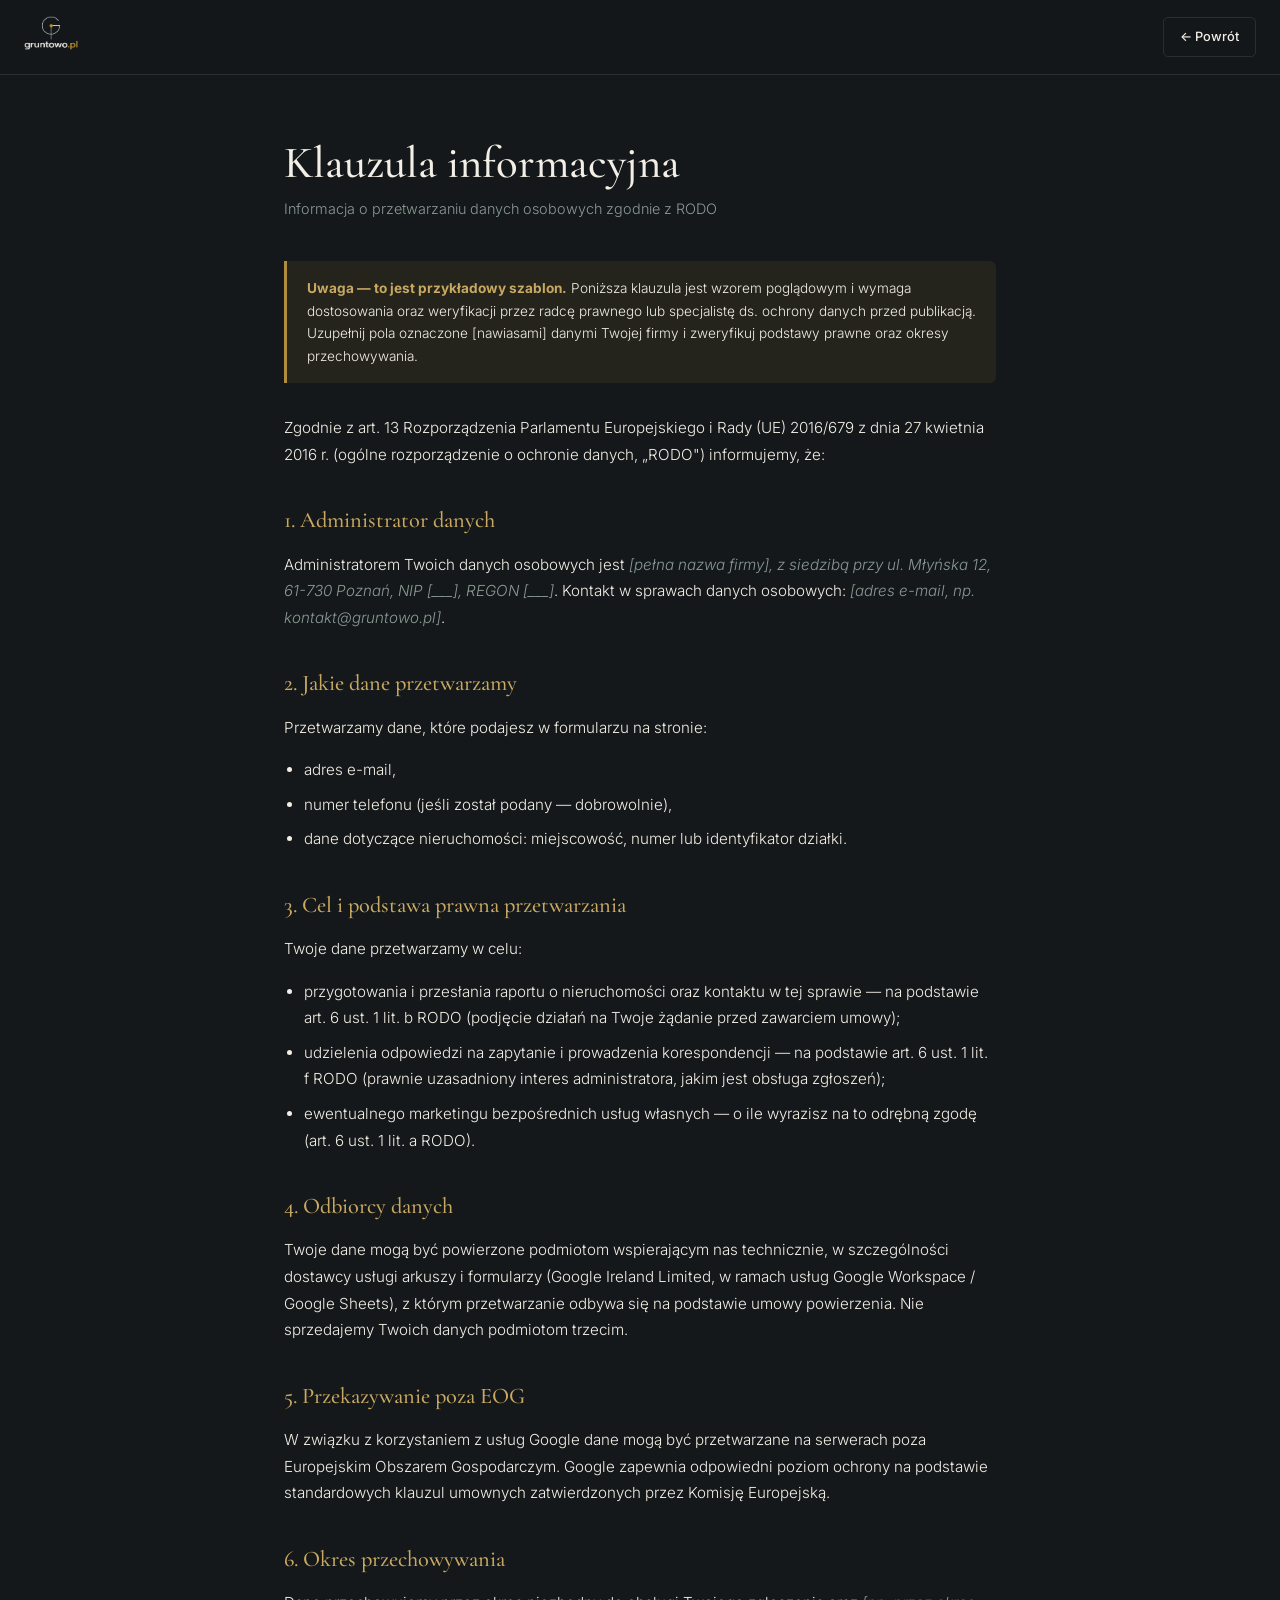
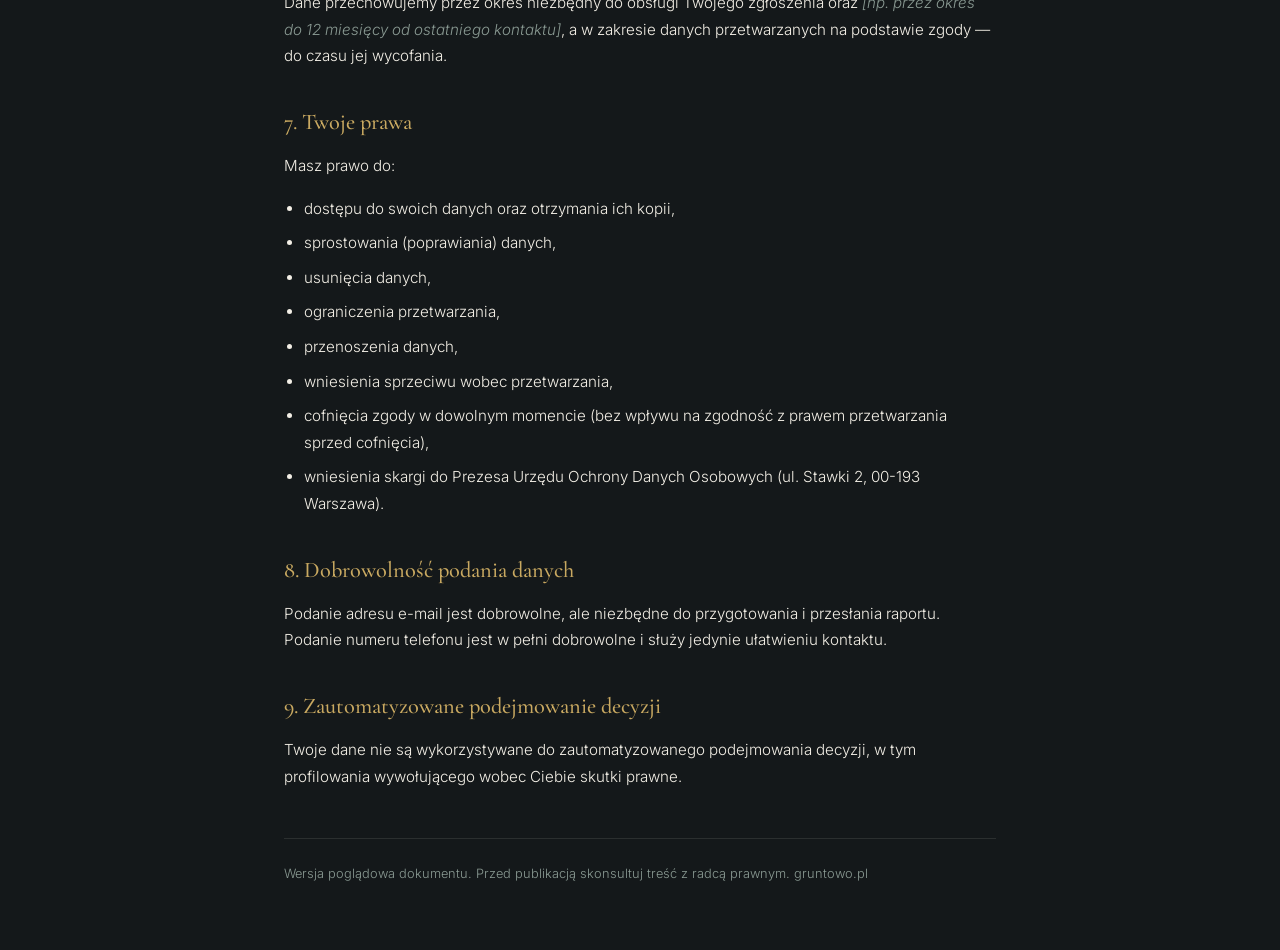
==== klauzula.html @ 3413f7b8 "Add files via upload" ====
<!DOCTYPE html>
<html lang="pl">
<head>
<meta charset="utf-8" />
<meta name="viewport" content="width=device-width, initial-scale=1.0" />
<title>Klauzula informacyjna — gruntowo.pl</title>
<link rel="preconnect" href="https://fonts.googleapis.com" />
<link rel="preconnect" href="https://fonts.gstatic.com" crossorigin />
<link href="https://fonts.googleapis.com/css2?family=Cormorant+Garamond:wght@400;500&family=Inter:wght@300;400;500&display=swap" rel="stylesheet" />
<style>
:root{--bg:#14181a;--panel:#1b2023;--cream:#f3efe6;--gold:#b08d3e;--goldl:#c9a961;--sage:#8a9a93;--line:rgba(243,239,230,.10);--ff-d:'Cormorant Garamond',Georgia,serif;--ff-b:'Inter',system-ui,sans-serif;}
*{margin:0;padding:0;box-sizing:border-box;}
body{background:var(--bg);color:var(--cream);font-family:var(--ff-b);font-weight:300;line-height:1.75;-webkit-font-smoothing:antialiased;}
a{color:var(--gold);text-decoration:underline;text-underline-offset:2px;}
.wrap{max-width:760px;margin:0 auto;padding:2rem 1.5rem 4rem;}
.top{display:flex;align-items:center;justify-content:space-between;padding:1rem 1.5rem;border-bottom:1px solid var(--line);position:sticky;top:0;background:rgba(20,24,26,.9);backdrop-filter:blur(12px);}
.top img{height:34px;}
.back{font-size:.8rem;font-weight:500;color:var(--cream);text-decoration:none;border:1px solid var(--line);padding:.5rem 1rem;border-radius:5px;transition:.2s;}
.back:hover{border-color:var(--gold);color:var(--gold);}
h1{font-family:var(--ff-d);font-size:clamp(2rem,4vw,2.8rem);font-weight:500;margin:2rem 0 .5rem;line-height:1.1;}
.sub{color:var(--sage);font-size:.9rem;margin-bottom:2.5rem;}
h2{font-family:var(--ff-d);font-size:1.4rem;font-weight:500;color:var(--goldl);margin:2rem 0 .75rem;}
p{margin-bottom:1rem;font-size:.95rem;color:var(--cream);}
ul{margin:0 0 1rem 1.25rem;}
li{margin-bottom:.5rem;font-size:.95rem;}
.disclaimer{background:rgba(176,141,62,.1);border-left:3px solid var(--gold);border-radius:0 6px 6px 0;padding:1rem 1.25rem;margin-bottom:2rem;font-size:.85rem;color:var(--cream);line-height:1.65;}
.disclaimer strong{color:var(--goldl);}
.placeholder{color:var(--sage);font-style:italic;}
footer{margin-top:3rem;padding-top:1.5rem;border-top:1px solid var(--line);font-size:.8rem;color:var(--sage);}
</style>
</head>
<body>
<div class="top">
  <a href="index.html"><img src="gruntowo-logo.png" alt="gruntowo.pl" /></a>
  <a href="index.html" class="back">← Powrót</a>
</div>
<div class="wrap">
  <h1>Klauzula informacyjna</h1>
  <p class="sub">Informacja o przetwarzaniu danych osobowych zgodnie z RODO</p>

  <div class="disclaimer">
    <strong>Uwaga — to jest przykładowy szablon.</strong> Poniższa klauzula jest wzorem poglądowym i wymaga dostosowania oraz weryfikacji przez radcę prawnego lub specjalistę ds. ochrony danych przed publikacją. Uzupełnij pola oznaczone [nawiasami] danymi Twojej firmy i zweryfikuj podstawy prawne oraz okresy przechowywania.
  </div>

  <p>Zgodnie z art. 13 Rozporządzenia Parlamentu Europejskiego i Rady (UE) 2016/679 z dnia 27 kwietnia 2016 r. (ogólne rozporządzenie o ochronie danych, „RODO") informujemy, że:</p>

  <h2>1. Administrator danych</h2>
  <p>Administratorem Twoich danych osobowych jest <span class="placeholder">[pełna nazwa firmy], z siedzibą przy ul. Młyńska 12, 61-730 Poznań, NIP [___], REGON [___]</span>. Kontakt w sprawach danych osobowych: <span class="placeholder">[adres e-mail, np. kontakt@gruntowo.pl]</span>.</p>

  <h2>2. Jakie dane przetwarzamy</h2>
  <p>Przetwarzamy dane, które podajesz w formularzu na stronie:</p>
  <ul>
    <li>adres e-mail,</li>
    <li>numer telefonu (jeśli został podany — dobrowolnie),</li>
    <li>dane dotyczące nieruchomości: miejscowość, numer lub identyfikator działki.</li>
  </ul>

  <h2>3. Cel i podstawa prawna przetwarzania</h2>
  <p>Twoje dane przetwarzamy w celu:</p>
  <ul>
    <li>przygotowania i przesłania raportu o nieruchomości oraz kontaktu w tej sprawie — na podstawie art. 6 ust. 1 lit. b RODO (podjęcie działań na Twoje żądanie przed zawarciem umowy);</li>
    <li>udzielenia odpowiedzi na zapytanie i prowadzenia korespondencji — na podstawie art. 6 ust. 1 lit. f RODO (prawnie uzasadniony interes administratora, jakim jest obsługa zgłoszeń);</li>
    <li>ewentualnego marketingu bezpośrednich usług własnych — o ile wyrazisz na to odrębną zgodę (art. 6 ust. 1 lit. a RODO).</li>
  </ul>

  <h2>4. Odbiorcy danych</h2>
  <p>Twoje dane mogą być powierzone podmiotom wspierającym nas technicznie, w szczególności dostawcy usługi arkuszy i formularzy (Google Ireland Limited, w ramach usług Google Workspace / Google Sheets), z którym przetwarzanie odbywa się na podstawie umowy powierzenia. Nie sprzedajemy Twoich danych podmiotom trzecim.</p>

  <h2>5. Przekazywanie poza EOG</h2>
  <p>W związku z korzystaniem z usług Google dane mogą być przetwarzane na serwerach poza Europejskim Obszarem Gospodarczym. Google zapewnia odpowiedni poziom ochrony na podstawie standardowych klauzul umownych zatwierdzonych przez Komisję Europejską.</p>

  <h2>6. Okres przechowywania</h2>
  <p>Dane przechowujemy przez okres niezbędny do obsługi Twojego zgłoszenia oraz <span class="placeholder">[np. przez okres do 12 miesięcy od ostatniego kontaktu]</span>, a w zakresie danych przetwarzanych na podstawie zgody — do czasu jej wycofania.</p>

  <h2>7. Twoje prawa</h2>
  <p>Masz prawo do:</p>
  <ul>
    <li>dostępu do swoich danych oraz otrzymania ich kopii,</li>
    <li>sprostowania (poprawiania) danych,</li>
    <li>usunięcia danych,</li>
    <li>ograniczenia przetwarzania,</li>
    <li>przenoszenia danych,</li>
    <li>wniesienia sprzeciwu wobec przetwarzania,</li>
    <li>cofnięcia zgody w dowolnym momencie (bez wpływu na zgodność z prawem przetwarzania sprzed cofnięcia),</li>
    <li>wniesienia skargi do Prezesa Urzędu Ochrony Danych Osobowych (ul. Stawki 2, 00-193 Warszawa).</li>
  </ul>

  <h2>8. Dobrowolność podania danych</h2>
  <p>Podanie adresu e-mail jest dobrowolne, ale niezbędne do przygotowania i przesłania raportu. Podanie numeru telefonu jest w pełni dobrowolne i służy jedynie ułatwieniu kontaktu.</p>

  <h2>9. Zautomatyzowane podejmowanie decyzji</h2>
  <p>Twoje dane nie są wykorzystywane do zautomatyzowanego podejmowania decyzji, w tym profilowania wywołującego wobec Ciebie skutki prawne.</p>

  <footer>
    Wersja poglądowa dokumentu. Przed publikacją skonsultuj treść z radcą prawnym. gruntowo.pl
  </footer>
</div>
</body>
</html>
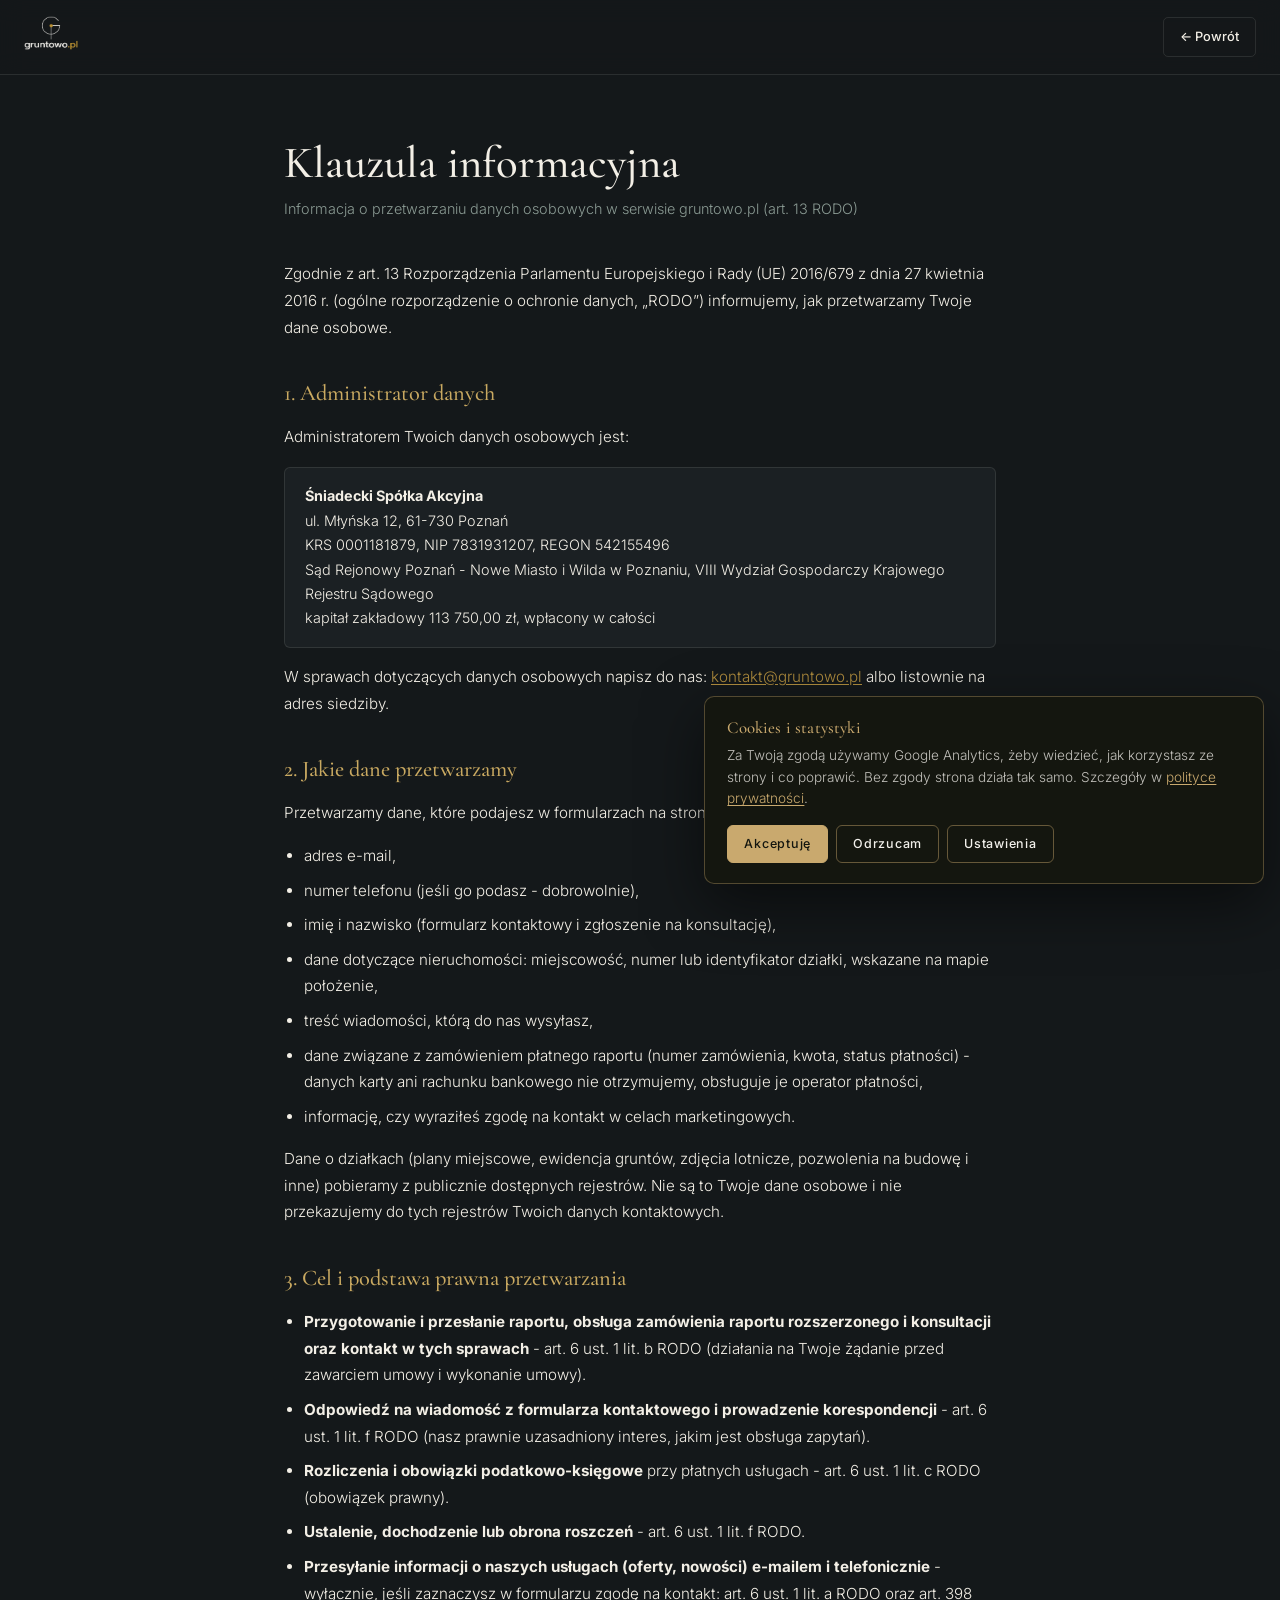
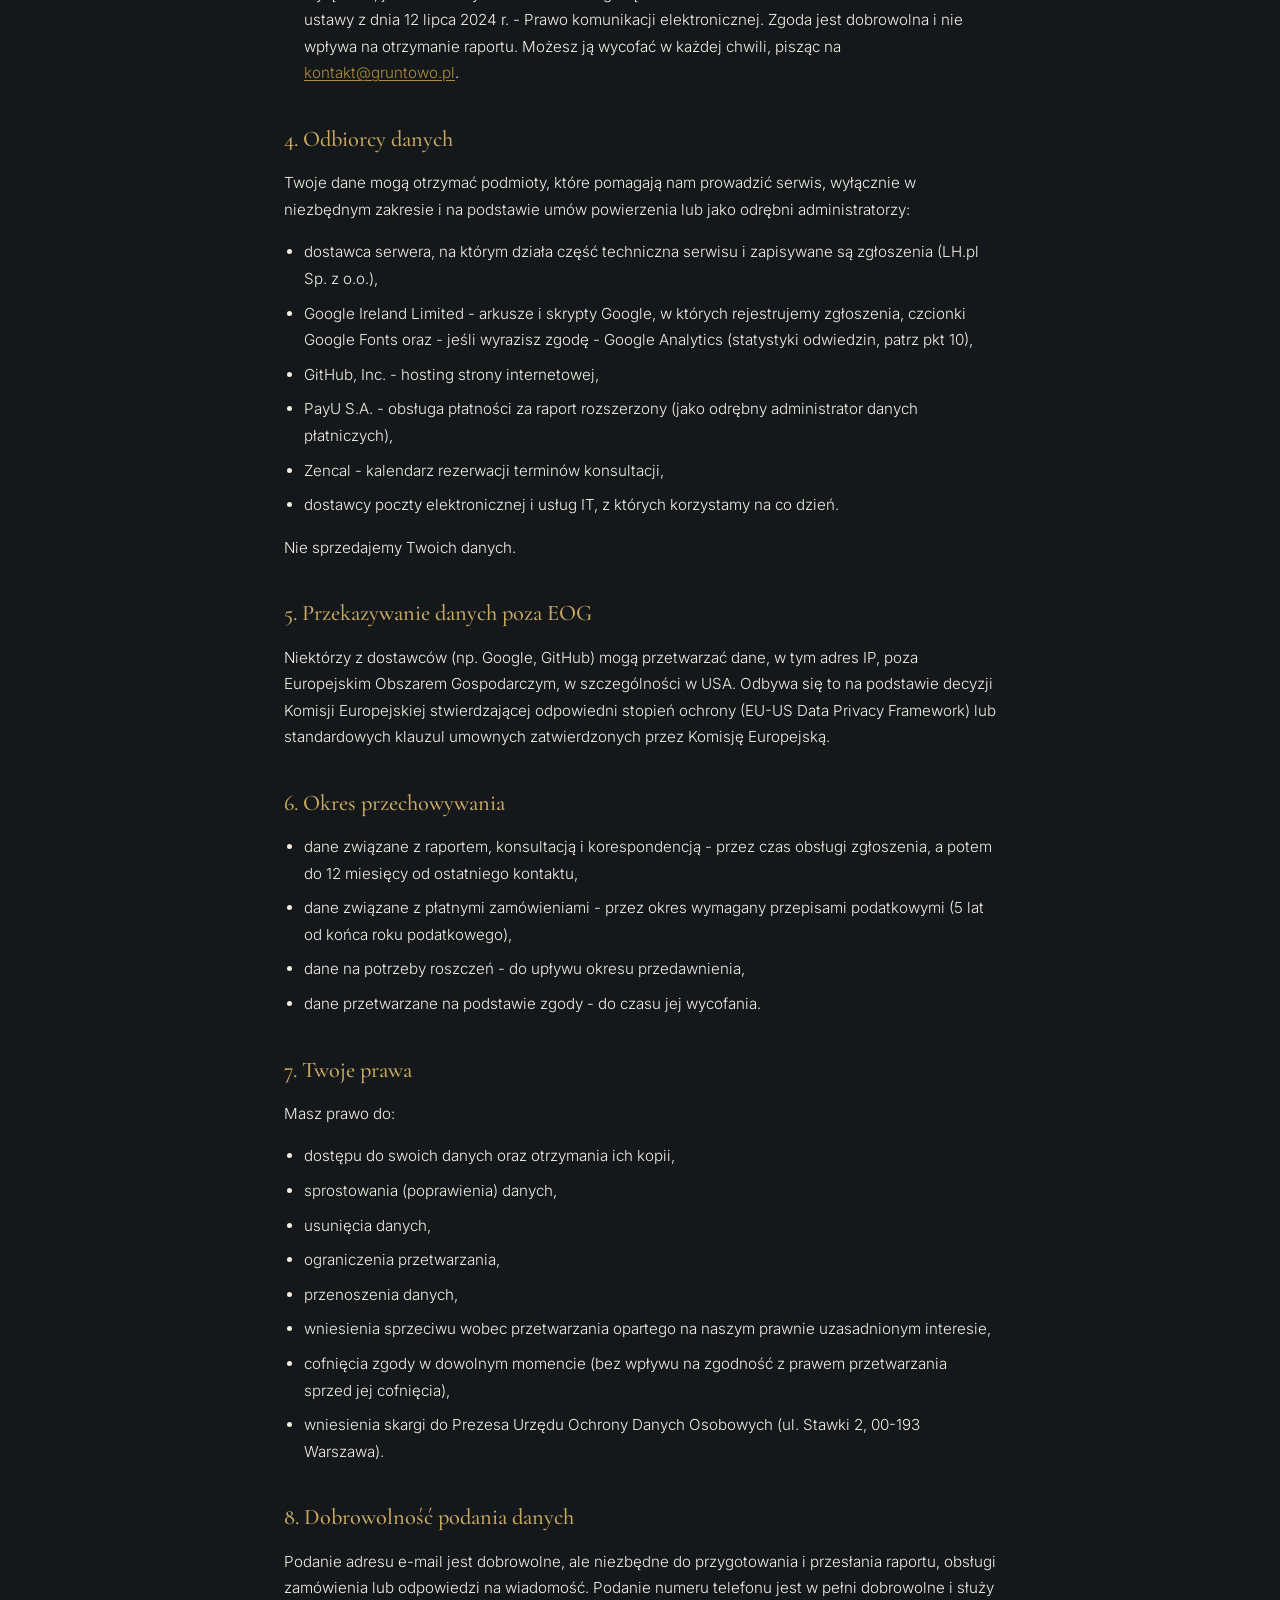
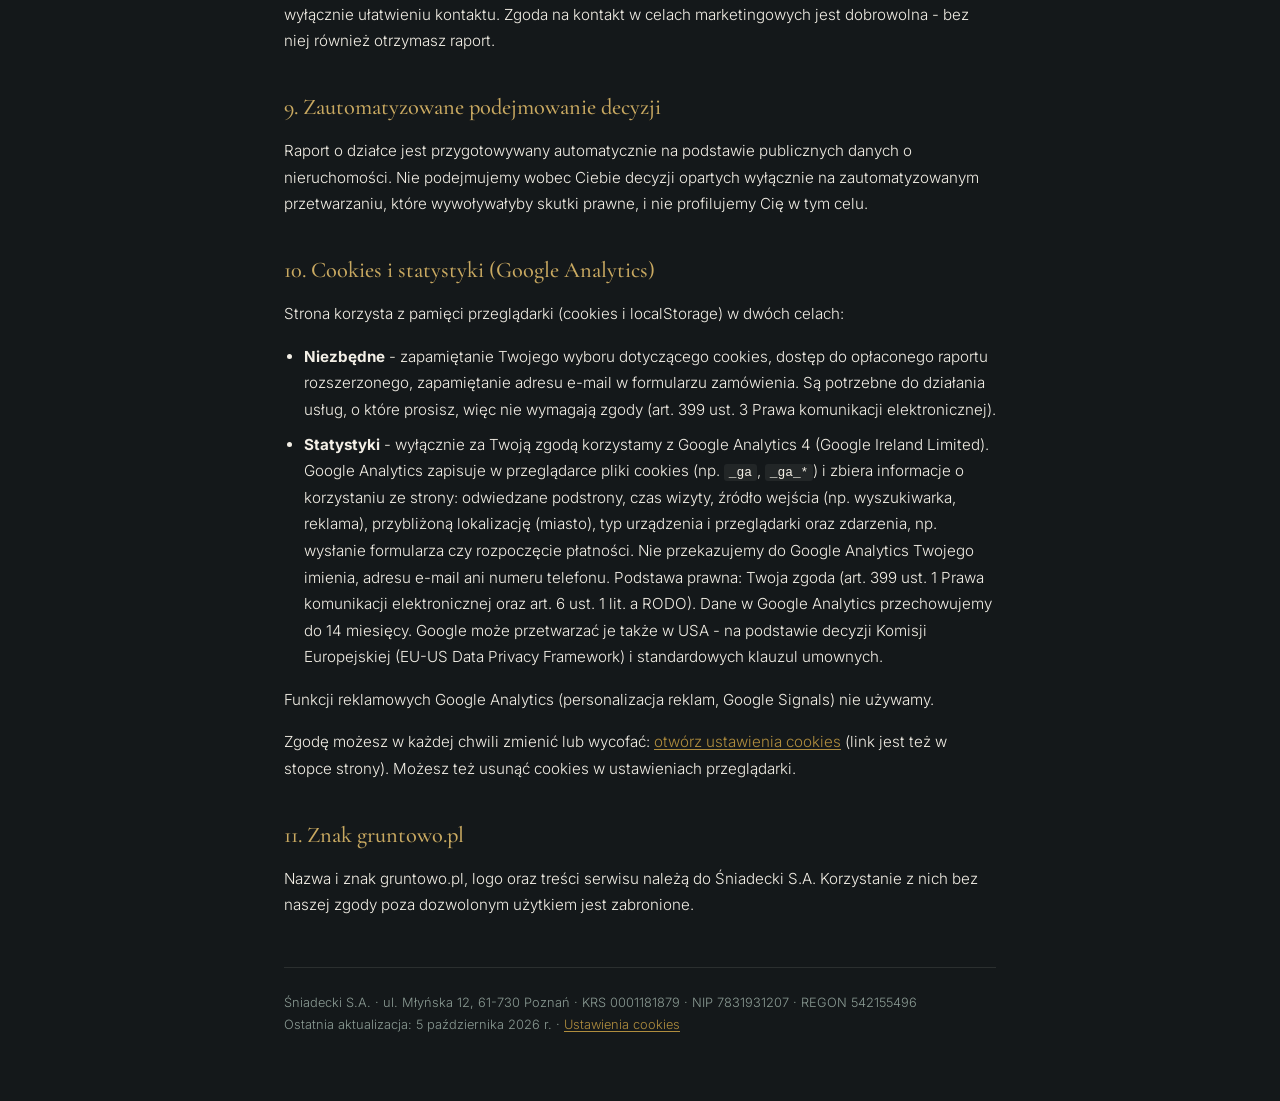
==== commit 56d4db8c: "Add files via upload" ====
--- a/klauzula.html
+++ b/klauzula.html
@@ -3,7 +3,7 @@
 <head>
 <meta charset="utf-8" />
 <meta name="viewport" content="width=device-width, initial-scale=1.0" />
-<title>Klauzula informacyjna — gruntowo.pl</title>
+<title>Klauzula informacyjna - gruntowo.pl</title>
 <link rel="preconnect" href="https://fonts.googleapis.com" />
 <link rel="preconnect" href="https://fonts.gstatic.com" crossorigin />
 <link href="https://fonts.googleapis.com/css2?family=Cormorant+Garamond:wght@400;500&family=Inter:wght@300;400;500&display=swap" rel="stylesheet" />
@@ -23,9 +23,8 @@
 p{margin-bottom:1rem;font-size:.95rem;color:var(--cream);}
 ul{margin:0 0 1rem 1.25rem;}
 li{margin-bottom:.5rem;font-size:.95rem;}
-.disclaimer{background:rgba(176,141,62,.1);border-left:3px solid var(--gold);border-radius:0 6px 6px 0;padding:1rem 1.25rem;margin-bottom:2rem;font-size:.85rem;color:var(--cream);line-height:1.65;}
-.disclaimer strong{color:var(--goldl);}
-.placeholder{color:var(--sage);font-style:italic;}
+.firma{background:var(--panel);border:1px solid var(--line);border-radius:6px;padding:1rem 1.25rem;margin-bottom:1rem;font-size:.9rem;line-height:1.7;}
+code{font-size:.85em;background:rgba(255,255,255,.06);padding:.05rem .3rem;border-radius:3px;}
 footer{margin-top:3rem;padding-top:1.5rem;border-top:1px solid var(--line);font-size:.8rem;color:var(--sage);}
 </style>
 </head>
@@ -36,64 +35,102 @@
 </div>
 <div class="wrap">
   <h1>Klauzula informacyjna</h1>
-  <p class="sub">Informacja o przetwarzaniu danych osobowych zgodnie z RODO</p>
+  <p class="sub">Informacja o przetwarzaniu danych osobowych w serwisie gruntowo.pl (art. 13 RODO)</p>
 
-  <div class="disclaimer">
-    <strong>Uwaga — to jest przykładowy szablon.</strong> Poniższa klauzula jest wzorem poglądowym i wymaga dostosowania oraz weryfikacji przez radcę prawnego lub specjalistę ds. ochrony danych przed publikacją. Uzupełnij pola oznaczone [nawiasami] danymi Twojej firmy i zweryfikuj podstawy prawne oraz okresy przechowywania.
-  </div>
-
-  <p>Zgodnie z art. 13 Rozporządzenia Parlamentu Europejskiego i Rady (UE) 2016/679 z dnia 27 kwietnia 2016 r. (ogólne rozporządzenie o ochronie danych, „RODO") informujemy, że:</p>
+  <p>Zgodnie z art. 13 Rozporządzenia Parlamentu Europejskiego i Rady (UE) 2016/679 z dnia 27 kwietnia 2016 r. (ogólne rozporządzenie o ochronie danych, „RODO”) informujemy, jak przetwarzamy Twoje dane osobowe.</p>
 
   <h2>1. Administrator danych</h2>
-  <p>Administratorem Twoich danych osobowych jest <span class="placeholder">[pełna nazwa firmy], z siedzibą przy ul. Młyńska 12, 61-730 Poznań, NIP [___], REGON [___]</span>. Kontakt w sprawach danych osobowych: <span class="placeholder">[adres e-mail, np. kontakt@gruntowo.pl]</span>.</p>
+  <p>Administratorem Twoich danych osobowych jest:</p>
+  <div class="firma">
+    <strong>Śniadecki Spółka Akcyjna</strong><br />
+    ul. Młyńska 12, 61-730 Poznań<br />
+    KRS 0001181879, NIP 7831931207, REGON 542155496<br />
+    Sąd Rejonowy Poznań - Nowe Miasto i Wilda w Poznaniu, VIII Wydział Gospodarczy Krajowego Rejestru Sądowego<br />
+    kapitał zakładowy 113 750,00 zł, wpłacony w całości
+  </div>
+  <p>W sprawach dotyczących danych osobowych napisz do nas: <a href="mailto:kontakt@gruntowo.pl">kontakt@gruntowo.pl</a> albo listownie na adres siedziby.</p>
 
   <h2>2. Jakie dane przetwarzamy</h2>
-  <p>Przetwarzamy dane, które podajesz w formularzu na stronie:</p>
+  <p>Przetwarzamy dane, które podajesz w formularzach na stronie:</p>
   <ul>
     <li>adres e-mail,</li>
-    <li>numer telefonu (jeśli został podany — dobrowolnie),</li>
-    <li>dane dotyczące nieruchomości: miejscowość, numer lub identyfikator działki.</li>
+    <li>numer telefonu (jeśli go podasz - dobrowolnie),</li>
+    <li>imię i nazwisko (formularz kontaktowy i zgłoszenie na konsultację),</li>
+    <li>dane dotyczące nieruchomości: miejscowość, numer lub identyfikator działki, wskazane na mapie położenie,</li>
+    <li>treść wiadomości, którą do nas wysyłasz,</li>
+    <li>dane związane z zamówieniem płatnego raportu (numer zamówienia, kwota, status płatności) - danych karty ani rachunku bankowego nie otrzymujemy, obsługuje je operator płatności,</li>
+    <li>informację, czy wyraziłeś zgodę na kontakt w celach marketingowych.</li>
   </ul>
+  <p>Dane o działkach (plany miejscowe, ewidencja gruntów, zdjęcia lotnicze, pozwolenia na budowę i inne) pobieramy z publicznie dostępnych rejestrów. Nie są to Twoje dane osobowe i nie przekazujemy do tych rejestrów Twoich danych kontaktowych.</p>
 
   <h2>3. Cel i podstawa prawna przetwarzania</h2>
-  <p>Twoje dane przetwarzamy w celu:</p>
   <ul>
-    <li>przygotowania i przesłania raportu o nieruchomości oraz kontaktu w tej sprawie — na podstawie art. 6 ust. 1 lit. b RODO (podjęcie działań na Twoje żądanie przed zawarciem umowy);</li>
-    <li>udzielenia odpowiedzi na zapytanie i prowadzenia korespondencji — na podstawie art. 6 ust. 1 lit. f RODO (prawnie uzasadniony interes administratora, jakim jest obsługa zgłoszeń);</li>
-    <li>ewentualnego marketingu bezpośrednich usług własnych — o ile wyrazisz na to odrębną zgodę (art. 6 ust. 1 lit. a RODO).</li>
+    <li><strong>Przygotowanie i przesłanie raportu, obsługa zamówienia raportu rozszerzonego i konsultacji oraz kontakt w tych sprawach</strong> - art. 6 ust. 1 lit. b RODO (działania na Twoje żądanie przed zawarciem umowy i wykonanie umowy).</li>
+    <li><strong>Odpowiedź na wiadomość z formularza kontaktowego i prowadzenie korespondencji</strong> - art. 6 ust. 1 lit. f RODO (nasz prawnie uzasadniony interes, jakim jest obsługa zapytań).</li>
+    <li><strong>Rozliczenia i obowiązki podatkowo-księgowe</strong> przy płatnych usługach - art. 6 ust. 1 lit. c RODO (obowiązek prawny).</li>
+    <li><strong>Ustalenie, dochodzenie lub obrona roszczeń</strong> - art. 6 ust. 1 lit. f RODO.</li>
+    <li><strong>Przesyłanie informacji o naszych usługach (oferty, nowości) e-mailem i telefonicznie</strong> - wyłącznie, jeśli zaznaczysz w formularzu zgodę na kontakt: art. 6 ust. 1 lit. a RODO oraz art. 398 ustawy z dnia 12 lipca 2024 r. - Prawo komunikacji elektronicznej. Zgoda jest dobrowolna i nie wpływa na otrzymanie raportu. Możesz ją wycofać w każdej chwili, pisząc na <a href="mailto:kontakt@gruntowo.pl">kontakt@gruntowo.pl</a>.</li>
   </ul>
 
   <h2>4. Odbiorcy danych</h2>
-  <p>Twoje dane mogą być powierzone podmiotom wspierającym nas technicznie, w szczególności dostawcy usługi arkuszy i formularzy (Google Ireland Limited, w ramach usług Google Workspace / Google Sheets), z którym przetwarzanie odbywa się na podstawie umowy powierzenia. Nie sprzedajemy Twoich danych podmiotom trzecim.</p>
+  <p>Twoje dane mogą otrzymać podmioty, które pomagają nam prowadzić serwis, wyłącznie w niezbędnym zakresie i na podstawie umów powierzenia lub jako odrębni administratorzy:</p>
+  <ul>
+    <li>dostawca serwera, na którym działa część techniczna serwisu i zapisywane są zgłoszenia (LH.pl Sp. z o.o.),</li>
+    <li>Google Ireland Limited - arkusze i skrypty Google, w których rejestrujemy zgłoszenia, czcionki Google Fonts oraz - jeśli wyrazisz zgodę - Google Analytics (statystyki odwiedzin, patrz pkt 10),</li>
+    <li>GitHub, Inc. - hosting strony internetowej,</li>
+    <li>PayU S.A. - obsługa płatności za raport rozszerzony (jako odrębny administrator danych płatniczych),</li>
+    <li>Zencal - kalendarz rezerwacji terminów konsultacji,</li>
+    <li>dostawcy poczty elektronicznej i usług IT, z których korzystamy na co dzień.</li>
+  </ul>
+  <p>Nie sprzedajemy Twoich danych.</p>
 
-  <h2>5. Przekazywanie poza EOG</h2>
-  <p>W związku z korzystaniem z usług Google dane mogą być przetwarzane na serwerach poza Europejskim Obszarem Gospodarczym. Google zapewnia odpowiedni poziom ochrony na podstawie standardowych klauzul umownych zatwierdzonych przez Komisję Europejską.</p>
+  <h2>5. Przekazywanie danych poza EOG</h2>
+  <p>Niektórzy z dostawców (np. Google, GitHub) mogą przetwarzać dane, w tym adres IP, poza Europejskim Obszarem Gospodarczym, w szczególności w USA. Odbywa się to na podstawie decyzji Komisji Europejskiej stwierdzającej odpowiedni stopień ochrony (EU-US Data Privacy Framework) lub standardowych klauzul umownych zatwierdzonych przez Komisję Europejską.</p>
 
   <h2>6. Okres przechowywania</h2>
-  <p>Dane przechowujemy przez okres niezbędny do obsługi Twojego zgłoszenia oraz <span class="placeholder">[np. przez okres do 12 miesięcy od ostatniego kontaktu]</span>, a w zakresie danych przetwarzanych na podstawie zgody — do czasu jej wycofania.</p>
+  <ul>
+    <li>dane związane z raportem, konsultacją i korespondencją - przez czas obsługi zgłoszenia, a potem do 12 miesięcy od ostatniego kontaktu,</li>
+    <li>dane związane z płatnymi zamówieniami - przez okres wymagany przepisami podatkowymi (5 lat od końca roku podatkowego),</li>
+    <li>dane na potrzeby roszczeń - do upływu okresu przedawnienia,</li>
+    <li>dane przetwarzane na podstawie zgody - do czasu jej wycofania.</li>
+  </ul>
 
   <h2>7. Twoje prawa</h2>
   <p>Masz prawo do:</p>
   <ul>
     <li>dostępu do swoich danych oraz otrzymania ich kopii,</li>
-    <li>sprostowania (poprawiania) danych,</li>
+    <li>sprostowania (poprawienia) danych,</li>
     <li>usunięcia danych,</li>
     <li>ograniczenia przetwarzania,</li>
     <li>przenoszenia danych,</li>
-    <li>wniesienia sprzeciwu wobec przetwarzania,</li>
-    <li>cofnięcia zgody w dowolnym momencie (bez wpływu na zgodność z prawem przetwarzania sprzed cofnięcia),</li>
+    <li>wniesienia sprzeciwu wobec przetwarzania opartego na naszym prawnie uzasadnionym interesie,</li>
+    <li>cofnięcia zgody w dowolnym momencie (bez wpływu na zgodność z prawem przetwarzania sprzed jej cofnięcia),</li>
     <li>wniesienia skargi do Prezesa Urzędu Ochrony Danych Osobowych (ul. Stawki 2, 00-193 Warszawa).</li>
   </ul>
 
   <h2>8. Dobrowolność podania danych</h2>
-  <p>Podanie adresu e-mail jest dobrowolne, ale niezbędne do przygotowania i przesłania raportu. Podanie numeru telefonu jest w pełni dobrowolne i służy jedynie ułatwieniu kontaktu.</p>
+  <p>Podanie adresu e-mail jest dobrowolne, ale niezbędne do przygotowania i przesłania raportu, obsługi zamówienia lub odpowiedzi na wiadomość. Podanie numeru telefonu jest w pełni dobrowolne i służy wyłącznie ułatwieniu kontaktu. Zgoda na kontakt w celach marketingowych jest dobrowolna - bez niej również otrzymasz raport.</p>
 
   <h2>9. Zautomatyzowane podejmowanie decyzji</h2>
-  <p>Twoje dane nie są wykorzystywane do zautomatyzowanego podejmowania decyzji, w tym profilowania wywołującego wobec Ciebie skutki prawne.</p>
+  <p>Raport o działce jest przygotowywany automatycznie na podstawie publicznych danych o nieruchomości. Nie podejmujemy wobec Ciebie decyzji opartych wyłącznie na zautomatyzowanym przetwarzaniu, które wywoływałyby skutki prawne, i nie profilujemy Cię w tym celu.</p>
+
+  <h2 id="cookies">10. Cookies i statystyki (Google Analytics)</h2>
+  <p>Strona korzysta z pamięci przeglądarki (cookies i localStorage) w dwóch celach:</p>
+  <ul>
+    <li><strong>Niezbędne</strong> - zapamiętanie Twojego wyboru dotyczącego cookies, dostęp do opłaconego raportu rozszerzonego, zapamiętanie adresu e-mail w formularzu zamówienia. Są potrzebne do działania usług, o które prosisz, więc nie wymagają zgody (art. 399 ust. 3 Prawa komunikacji elektronicznej).</li>
+    <li><strong>Statystyki</strong> - wyłącznie za Twoją zgodą korzystamy z Google Analytics 4 (Google Ireland Limited). Google Analytics zapisuje w przeglądarce pliki cookies (np. <code>_ga</code>, <code>_ga_*</code>) i zbiera informacje o korzystaniu ze strony: odwiedzane podstrony, czas wizyty, źródło wejścia (np. wyszukiwarka, reklama), przybliżoną lokalizację (miasto), typ urządzenia i przeglądarki oraz zdarzenia, np. wysłanie formularza czy rozpoczęcie płatności. Nie przekazujemy do Google Analytics Twojego imienia, adresu e-mail ani numeru telefonu. Podstawa prawna: Twoja zgoda (art. 399 ust. 1 Prawa komunikacji elektronicznej oraz art. 6 ust. 1 lit. a RODO). Dane w Google Analytics przechowujemy do 14 miesięcy. Google może przetwarzać je także w USA - na podstawie decyzji Komisji Europejskiej (EU-US Data Privacy Framework) i standardowych klauzul umownych.</li>
+  </ul>
+  <p>Funkcji reklamowych Google Analytics (personalizacja reklam, Google Signals) nie używamy.</p>
+  <p>Zgodę możesz w każdej chwili zmienić lub wycofać: <a href="#" data-ustawienia-cookies>otwórz ustawienia cookies</a> (link jest też w stopce strony). Możesz też usunąć cookies w ustawieniach przeglądarki.</p>
+
+  <h2>11. Znak gruntowo.pl</h2>
+  <p>Nazwa i znak gruntowo.pl, logo oraz treści serwisu należą do Śniadecki S.A. Korzystanie z nich bez naszej zgody poza dozwolonym użytkiem jest zabronione.</p>
 
   <footer>
-    Wersja poglądowa dokumentu. Przed publikacją skonsultuj treść z radcą prawnym. gruntowo.pl
+    Śniadecki S.A. · ul. Młyńska 12, 61-730 Poznań · KRS 0001181879 · NIP 7831931207 · REGON 542155496<br />
+    Ostatnia aktualizacja: 5 października 2026 r. · <a href="#" data-ustawienia-cookies>Ustawienia cookies</a>
   </footer>
 </div>
+<script src="zgody.js?v=2"></script>
 </body>
 </html>
